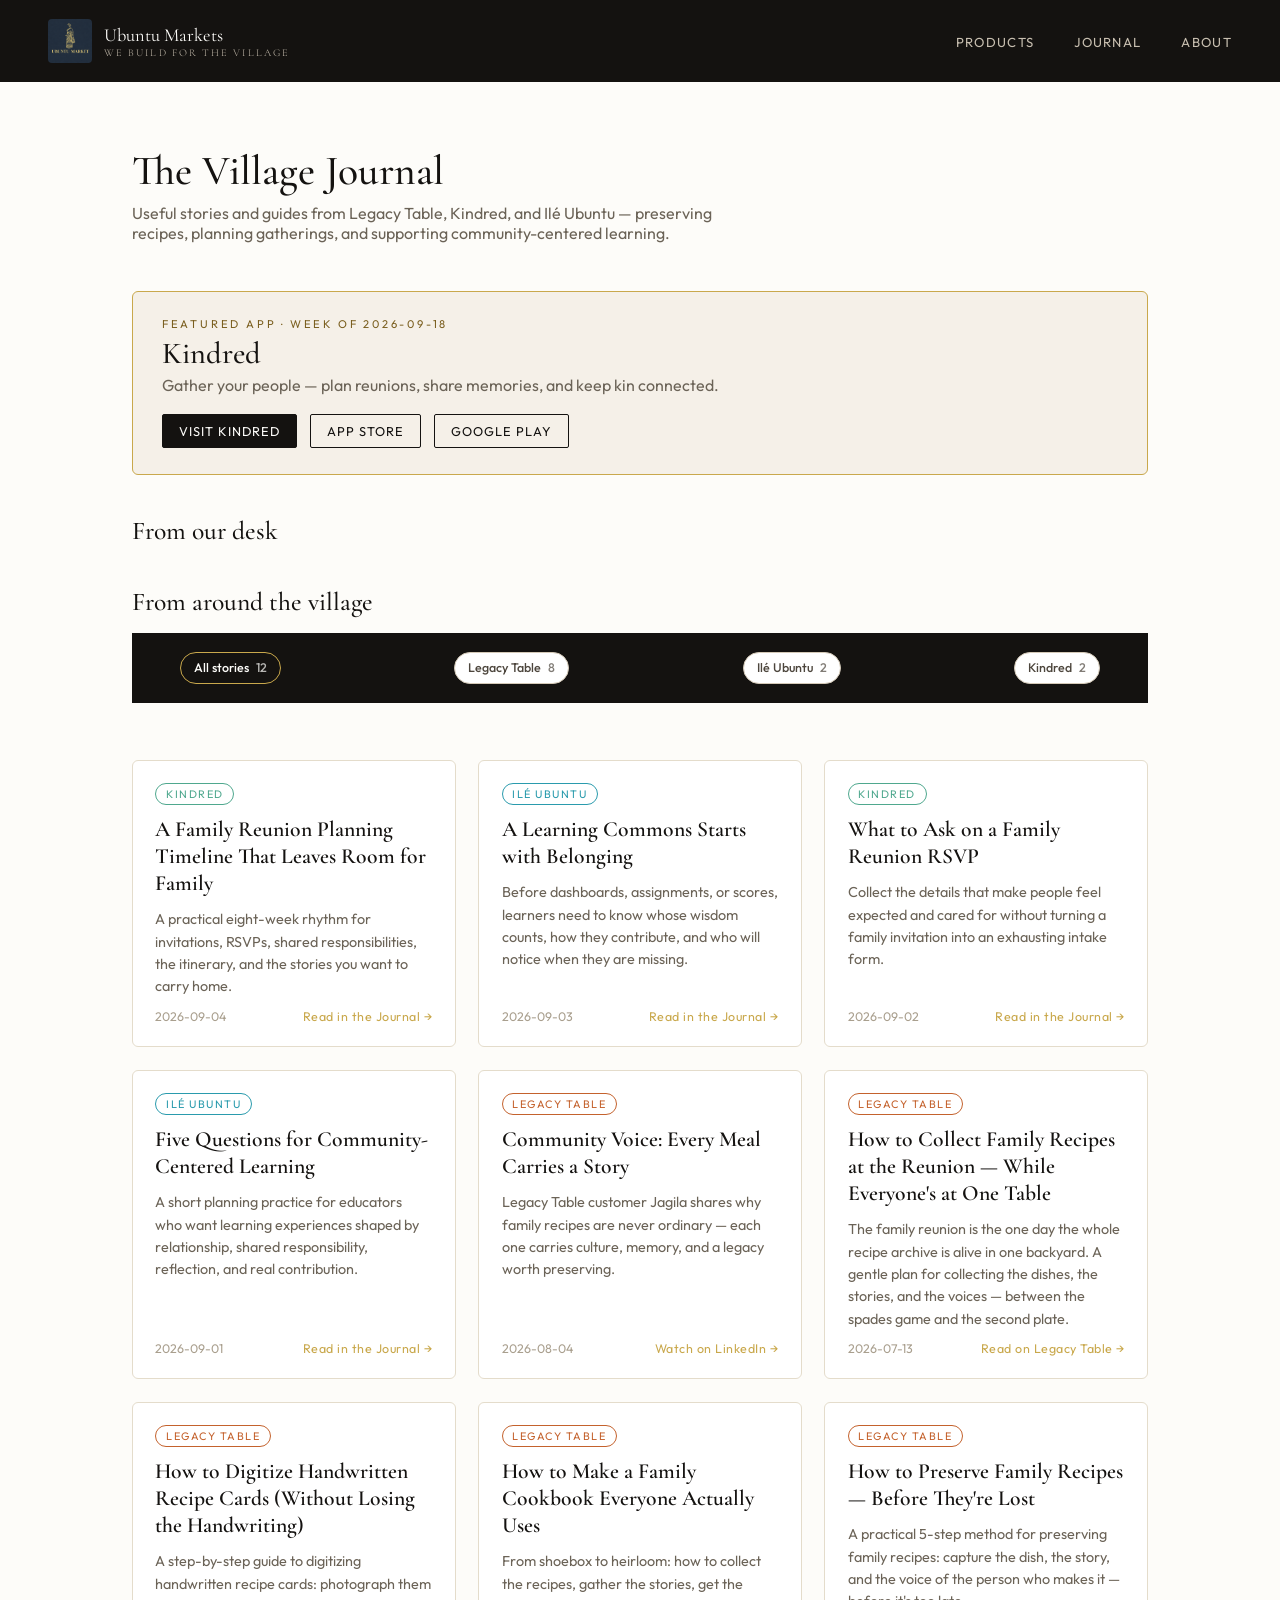
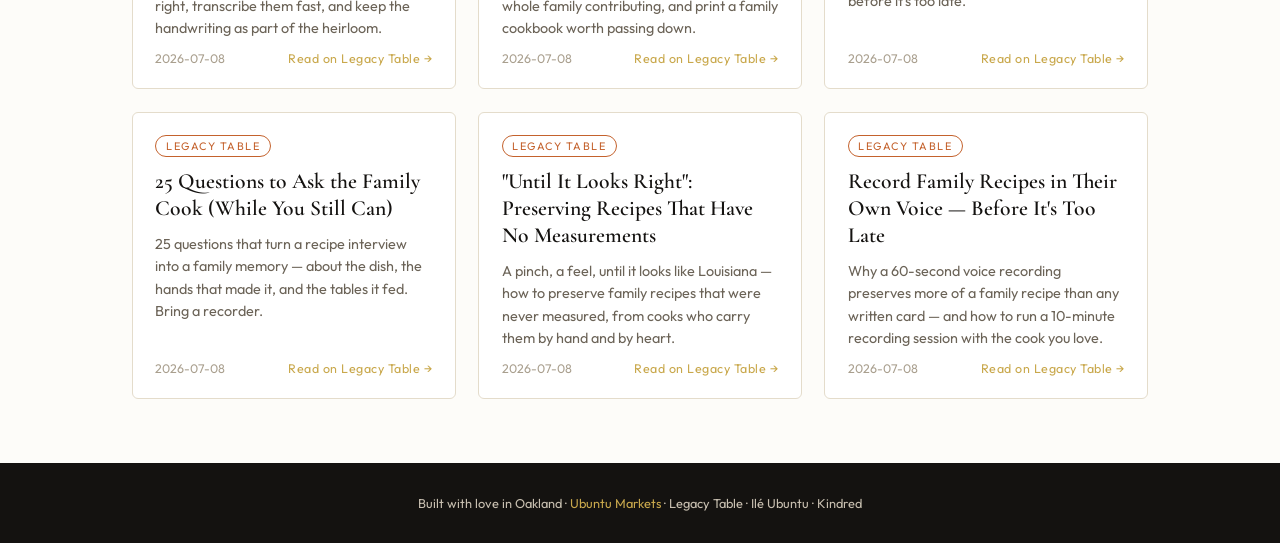
==== blog/index.html @ ad4f1edd "journal: rebuild (2026-09-18)" ====
<!DOCTYPE html>
<html lang="en">
<head>
<meta charset="utf-8">
<meta name="viewport" content="width=device-width, initial-scale=1">
<title>The Village Journal — Ubuntu Markets</title>
<meta name="description" content="Stories and guides from across the Ubuntu Markets family — Legacy Table, Ilé Ubuntu, and Kindred. Preserving recipes, raising learners, gathering kin.">
<link rel="canonical" href="https://ubuntu-markets.org/blog/">
<meta property="og:type" content="website">
<meta property="og:title" content="The Village Journal — Ubuntu Markets">
<meta property="og:description" content="Stories and guides from across the Ubuntu Markets family of apps.">
<meta property="og:url" content="https://ubuntu-markets.org/blog/">
<link rel="icon" href="/icon.png">
<link rel="preconnect" href="https://fonts.googleapis.com">
<link href="https://fonts.googleapis.com/css2?family=Cormorant+Garamond:wght@400;500;600&amp;family=Outfit:wght@300;400;500&amp;display=swap" rel="stylesheet">
<style>
  :root { --black:#141210; --cream:#FDFCF9; --cream-dim:#C8BFB0; --gold:#C9A84C; --paper:#F5F0E8; }
  * { margin:0; padding:0; box-sizing:border-box; }
  body { background:var(--cream); color:var(--black); font-family:'Outfit',sans-serif; }
  nav { display:flex; justify-content:space-between; align-items:center; padding:1.2rem 3rem; background:var(--black); }
  .nav-logo { display:flex; align-items:center; gap:.75rem; text-decoration:none; }
  .nav-logo img { height:44px; width:44px; object-fit:cover; border-radius:4px; }
  .nav-logo-text { font-family:'Cormorant Garamond',serif; color:var(--cream); font-size:1.15rem; }
  .nav-logo-text span { display:block; font-weight:300; color:var(--cream-dim); font-size:.65rem; letter-spacing:.2em; }
  .nav-links { display:flex; gap:2.5rem; list-style:none; }
  .nav-links a { color:var(--cream-dim); text-decoration:none; font-size:.82rem; letter-spacing:.1em; text-transform:uppercase; }
  .nav-links a:hover { color:var(--gold); }
  header.page { max-width:1080px; margin:0 auto; padding:4rem 2rem 1rem; }
  header.page h1 { font-family:'Cormorant Garamond',serif; font-size:2.6rem; font-weight:500; }
  header.page p { color:#6b6357; margin-top:.4rem; max-width:56ch; }
  .featured { max-width:1080px; margin:2rem auto 0; padding:0 2rem; }
  .featured-inner { border:1px solid var(--gold); border-radius:6px; background:var(--paper); padding:1.6rem 1.8rem; display:flex; flex-wrap:wrap; gap:1.2rem; align-items:center; justify-content:space-between; }
  .featured-label { font-size:.7rem; letter-spacing:.25em; text-transform:uppercase; color:#7A5E1E; }
  .featured h2 { font-family:'Cormorant Garamond',serif; font-size:1.9rem; font-weight:500; margin:.2rem 0; }
  .featured p { color:#6b6357; max-width:52ch; }
  .featured-links { display:flex; gap:.8rem; flex-wrap:wrap; }
  .featured-links a { text-decoration:none; font-size:.8rem; letter-spacing:.08em; text-transform:uppercase; padding:.5rem 1rem; border:1px solid var(--black); border-radius:2px; color:var(--black); }
  .featured-links a.primary { background:var(--black); color:var(--cream); }
  .grid { max-width:1080px; margin:2.5rem auto 4rem; padding:0 2rem; display:grid; grid-template-columns:repeat(auto-fill,minmax(300px,1fr)); gap:1.4rem; }
  .card { border:1px solid #E4DCCB; border-radius:6px; background:#fff; padding:1.4rem; display:flex; flex-direction:column; gap:.7rem; }
  .badge { align-self:flex-start; font-size:.68rem; letter-spacing:.14em; text-transform:uppercase; color:var(--app); border:1px solid var(--app); border-radius:999px; padding:.18rem .6rem; }
  .card h3 { font-family:'Cormorant Garamond',serif; font-size:1.35rem; font-weight:600; line-height:1.25; }
  .card h3 a { color:var(--black); text-decoration:none; }
  .card h3 a:hover { color:var(--gold); }
  .card p { color:#6b6357; font-size:.9rem; line-height:1.55; flex:1; }
  .card-foot { display:flex; justify-content:space-between; align-items:center; font-size:.78rem; color:#a99f8e; }
  .readmore { color:var(--gold); text-decoration:none; letter-spacing:.04em; }
  .soro { max-width:1080px; margin:2.5rem auto 0; padding:0 2rem; }
  .grid-wrap { max-width:1080px; margin:2.5rem auto 0; padding:0 2rem; }
  .grid-wrap .grid { margin:1rem auto 4rem; padding:0; }
  .filters { display:flex; flex-wrap:wrap; gap:.65rem; margin:1rem 0 1.4rem; }
  .filter { appearance:none; border:1px solid #D4C9B7; background:#fff; color:#4d463d; border-radius:999px; padding:.48rem .8rem; font:500 .78rem 'Outfit',sans-serif; cursor:pointer; }
  .filter:hover, .filter[aria-pressed="true"] { border-color:var(--gold); background:var(--black); color:var(--cream); }
  .filter-count { opacity:.7; margin-left:.25rem; }
  .filter-status { color:#6b6357; font-size:.82rem; min-height:1.4em; }
  .card[hidden] { display:none; }
  .section-title { font-family:'Cormorant Garamond',serif; font-size:1.6rem; font-weight:500; margin-bottom:.6rem; }
  .empty { max-width:1080px; margin:3rem auto 5rem; padding:0 2rem; color:#6b6357; }
  footer { background:var(--black); color:var(--cream-dim); text-align:center; padding:2rem; font-size:.8rem; }
  footer a { color:var(--gold); text-decoration:none; }
  @media (max-width:640px) { nav { padding:1rem 1.4rem; } .nav-links { gap:1.2rem; } }
</style>
</head>
<body>
<nav>
  <a class="nav-logo" href="/"><img src="/icon.png" alt="Ubuntu Markets logo"><span class="nav-logo-text">Ubuntu Markets<span>WE BUILD FOR THE VILLAGE</span></span></a>
  <ul class="nav-links">
    <li><a href="/#products">Products</a></li>
    <li><a href="/blog/">Journal</a></li>
    <li><a href="/#about">About</a></li>
  </ul>
</nav>

<header class="page">
  <h1>The Village Journal</h1>
  <p>Useful stories and guides from Legacy Table, Kindred, and Ilé Ubuntu — preserving recipes, planning gatherings, and supporting community-centered learning.</p>
</header>

<section class="featured" aria-label="Featured app">
  <div class="featured-inner">
    <div>
      <div class="featured-label">Featured App · Week of 2026-09-18</div>
      <h2>Kindred</h2>
      <p>Gather your people — plan reunions, share memories, and keep kin connected.</p>
    </div>
    <div class="featured-links">
      <a class="primary" href="https://www.heykindred.org">Visit Kindred</a>
      <a href="https://apps.apple.com/app/id6760608478">App Store</a>
      <a href="https://play.google.com/store/apps/details?id=com.ubuntumarket.kindred">Google Play</a>
    </div>
  </div>
</section>

<section class="soro" aria-label="From the Ubuntu Markets desk">
  <h2 class="section-title">From our desk</h2>
  <div id="soro-blog"></div>
  <script src="https://app.trysoro.com/api/embed/27cd0286-72c2-47e8-8617-7cb2a23b667b" defer></script>
</section>

<section class="grid-wrap"><h2 class="section-title">From around the village</h2>
  <nav class="filters" aria-label="Filter journal stories by product">
    <button class="filter" type="button" data-filter="all" aria-pressed="true">All stories <span class="filter-count">12</span></button>
    <button class="filter" type="button" data-filter="legacy-table" aria-pressed="false">Legacy Table <span class="filter-count">8</span></button>
    <button class="filter" type="button" data-filter="ile-ubuntu" aria-pressed="false">Ilé Ubuntu <span class="filter-count">2</span></button>
    <button class="filter" type="button" data-filter="kindred" aria-pressed="false">Kindred <span class="filter-count">2</span></button>
  </nav>
  <p class="filter-status" id="filter-status" aria-live="polite"></p>
  <section class="grid">

      <article class="card" data-app="kindred">
        <span class="badge" style="--app:#4FA88E">Kindred</span>
        <h3><a href="https://ubuntu-markets.org/blog/kindred/family-reunion-planning-timeline.html">A Family Reunion Planning Timeline That Leaves Room for Family</a></h3>
        <p>A practical eight-week rhythm for invitations, RSVPs, shared responsibilities, the itinerary, and the stories you want to carry home.</p>
        <div class="card-foot">
          <time datetime="2026-09-04">2026-09-04</time>
          <a class="readmore" href="https://ubuntu-markets.org/blog/kindred/family-reunion-planning-timeline.html">Read in the Journal →</a>
        </div>
      </article>

      <article class="card" data-app="ile-ubuntu">
        <span class="badge" style="--app:#2A9BAD">Ilé Ubuntu</span>
        <h3><a href="https://ubuntu-markets.org/blog/ile-ubuntu/learning-commons-starts-with-belonging.html">A Learning Commons Starts with Belonging</a></h3>
        <p>Before dashboards, assignments, or scores, learners need to know whose wisdom counts, how they contribute, and who will notice when they are missing.</p>
        <div class="card-foot">
          <time datetime="2026-09-03">2026-09-03</time>
          <a class="readmore" href="https://ubuntu-markets.org/blog/ile-ubuntu/learning-commons-starts-with-belonging.html">Read in the Journal →</a>
        </div>
      </article>

      <article class="card" data-app="kindred">
        <span class="badge" style="--app:#4FA88E">Kindred</span>
        <h3><a href="https://ubuntu-markets.org/blog/kindred/family-reunion-rsvp-questions.html">What to Ask on a Family Reunion RSVP</a></h3>
        <p>Collect the details that make people feel expected and cared for without turning a family invitation into an exhausting intake form.</p>
        <div class="card-foot">
          <time datetime="2026-09-02">2026-09-02</time>
          <a class="readmore" href="https://ubuntu-markets.org/blog/kindred/family-reunion-rsvp-questions.html">Read in the Journal →</a>
        </div>
      </article>

      <article class="card" data-app="ile-ubuntu">
        <span class="badge" style="--app:#2A9BAD">Ilé Ubuntu</span>
        <h3><a href="https://ubuntu-markets.org/blog/ile-ubuntu/community-centered-learning-questions.html">Five Questions for Community-Centered Learning</a></h3>
        <p>A short planning practice for educators who want learning experiences shaped by relationship, shared responsibility, reflection, and real contribution.</p>
        <div class="card-foot">
          <time datetime="2026-09-01">2026-09-01</time>
          <a class="readmore" href="https://ubuntu-markets.org/blog/ile-ubuntu/community-centered-learning-questions.html">Read in the Journal →</a>
        </div>
      </article>

      <article class="card" data-app="legacy-table">
        <span class="badge" style="--app:#C4622D">Legacy Table</span>
        <h3><a href="https://www.linkedin.com/feed/update/urn:li:activity:7490290951018532864/?actorCompanyId=130903896">Community Voice: Every Meal Carries a Story</a></h3>
        <p>Legacy Table customer Jagila shares why family recipes are never ordinary — each one carries culture, memory, and a legacy worth preserving.</p>
        <div class="card-foot">
          <time datetime="2026-08-04">2026-08-04</time>
          <a class="readmore" href="https://www.linkedin.com/feed/update/urn:li:activity:7490290951018532864/?actorCompanyId=130903896">Watch on LinkedIn →</a>
        </div>
      </article>

      <article class="card" data-app="legacy-table">
        <span class="badge" style="--app:#C4622D">Legacy Table</span>
        <h3><a href="https://legacytable.app/guides/collect-family-recipes-at-the-reunion">How to Collect Family Recipes at the Reunion — While Everyone's at One Table</a></h3>
        <p>The family reunion is the one day the whole recipe archive is alive in one backyard. A gentle plan for collecting the dishes, the stories, and the voices — between the spades game and the second plate.</p>
        <div class="card-foot">
          <time datetime="2026-07-13">2026-07-13</time>
          <a class="readmore" href="https://legacytable.app/guides/collect-family-recipes-at-the-reunion">Read on Legacy Table →</a>
        </div>
      </article>

      <article class="card" data-app="legacy-table">
        <span class="badge" style="--app:#C4622D">Legacy Table</span>
        <h3><a href="https://legacytable.app/guides/digitize-handwritten-recipe-cards.html">How to Digitize Handwritten Recipe Cards (Without Losing the Handwriting)</a></h3>
        <p>A step-by-step guide to digitizing handwritten recipe cards: photograph them right, transcribe them fast, and keep the handwriting as part of the heirloom.</p>
        <div class="card-foot">
          <time datetime="2026-07-08">2026-07-08</time>
          <a class="readmore" href="https://legacytable.app/guides/digitize-handwritten-recipe-cards.html">Read on Legacy Table →</a>
        </div>
      </article>

      <article class="card" data-app="legacy-table">
        <span class="badge" style="--app:#C4622D">Legacy Table</span>
        <h3><a href="https://legacytable.app/guides/how-to-make-a-family-cookbook.html">How to Make a Family Cookbook Everyone Actually Uses</a></h3>
        <p>From shoebox to heirloom: how to collect the recipes, gather the stories, get the whole family contributing, and print a family cookbook worth passing down.</p>
        <div class="card-foot">
          <time datetime="2026-07-08">2026-07-08</time>
          <a class="readmore" href="https://legacytable.app/guides/how-to-make-a-family-cookbook.html">Read on Legacy Table →</a>
        </div>
      </article>

      <article class="card" data-app="legacy-table">
        <span class="badge" style="--app:#C4622D">Legacy Table</span>
        <h3><a href="https://legacytable.app/guides/how-to-preserve-family-recipes.html">How to Preserve Family Recipes — Before They're Lost</a></h3>
        <p>A practical 5-step method for preserving family recipes: capture the dish, the story, and the voice of the person who makes it — before it's too late.</p>
        <div class="card-foot">
          <time datetime="2026-07-08">2026-07-08</time>
          <a class="readmore" href="https://legacytable.app/guides/how-to-preserve-family-recipes.html">Read on Legacy Table →</a>
        </div>
      </article>

      <article class="card" data-app="legacy-table">
        <span class="badge" style="--app:#C4622D">Legacy Table</span>
        <h3><a href="https://legacytable.app/guides/questions-to-ask-the-family-cook.html">25 Questions to Ask the Family Cook (While You Still Can)</a></h3>
        <p>25 questions that turn a recipe interview into a family memory — about the dish, the hands that made it, and the tables it fed. Bring a recorder.</p>
        <div class="card-foot">
          <time datetime="2026-07-08">2026-07-08</time>
          <a class="readmore" href="https://legacytable.app/guides/questions-to-ask-the-family-cook.html">Read on Legacy Table →</a>
        </div>
      </article>

      <article class="card" data-app="legacy-table">
        <span class="badge" style="--app:#C4622D">Legacy Table</span>
        <h3><a href="https://legacytable.app/guides/recipes-without-measurements.html">&quot;Until It Looks Right&quot;: Preserving Recipes That Have No Measurements</a></h3>
        <p>A pinch, a feel, until it looks like Louisiana — how to preserve family recipes that were never measured, from cooks who carry them by hand and by heart.</p>
        <div class="card-foot">
          <time datetime="2026-07-08">2026-07-08</time>
          <a class="readmore" href="https://legacytable.app/guides/recipes-without-measurements.html">Read on Legacy Table →</a>
        </div>
      </article>

      <article class="card" data-app="legacy-table">
        <span class="badge" style="--app:#C4622D">Legacy Table</span>
        <h3><a href="https://legacytable.app/guides/record-family-recipes-before-its-too-late.html">Record Family Recipes in Their Own Voice — Before It's Too Late</a></h3>
        <p>Why a 60-second voice recording preserves more of a family recipe than any written card — and how to run a 10-minute recording session with the cook you love.</p>
        <div class="card-foot">
          <time datetime="2026-07-08">2026-07-08</time>
          <a class="readmore" href="https://legacytable.app/guides/record-family-recipes-before-its-too-late.html">Read on Legacy Table →</a>
        </div>
      </article>
  </section>
</section>

<footer>Built with love in Oakland · <a href="/">Ubuntu Markets</a> · Legacy Table · Ilé Ubuntu · Kindred</footer>
<script>
  const filterButtons = document.querySelectorAll('[data-filter]');
  const storyCards = document.querySelectorAll('.card[data-app]');
  const filterStatus = document.getElementById('filter-status');
  filterButtons.forEach((button) => button.addEventListener('click', () => {
    const selected = button.dataset.filter;
    let visible = 0;
    filterButtons.forEach((item) => item.setAttribute('aria-pressed', String(item === button)));
    storyCards.forEach((card) => {
      const show = selected === 'all' || card.dataset.app === selected;
      card.hidden = !show;
      if (show) visible += 1;
    });
    const label = button.childNodes[0].textContent.trim();
    filterStatus.textContent = selected === 'all'
      ? 'Showing all ' + visible + ' stories.'
      : 'Showing ' + visible + ' ' + label + ' ' + (visible === 1 ? 'story' : 'stories') + '.';
  }));
</script>
</body>
</html>
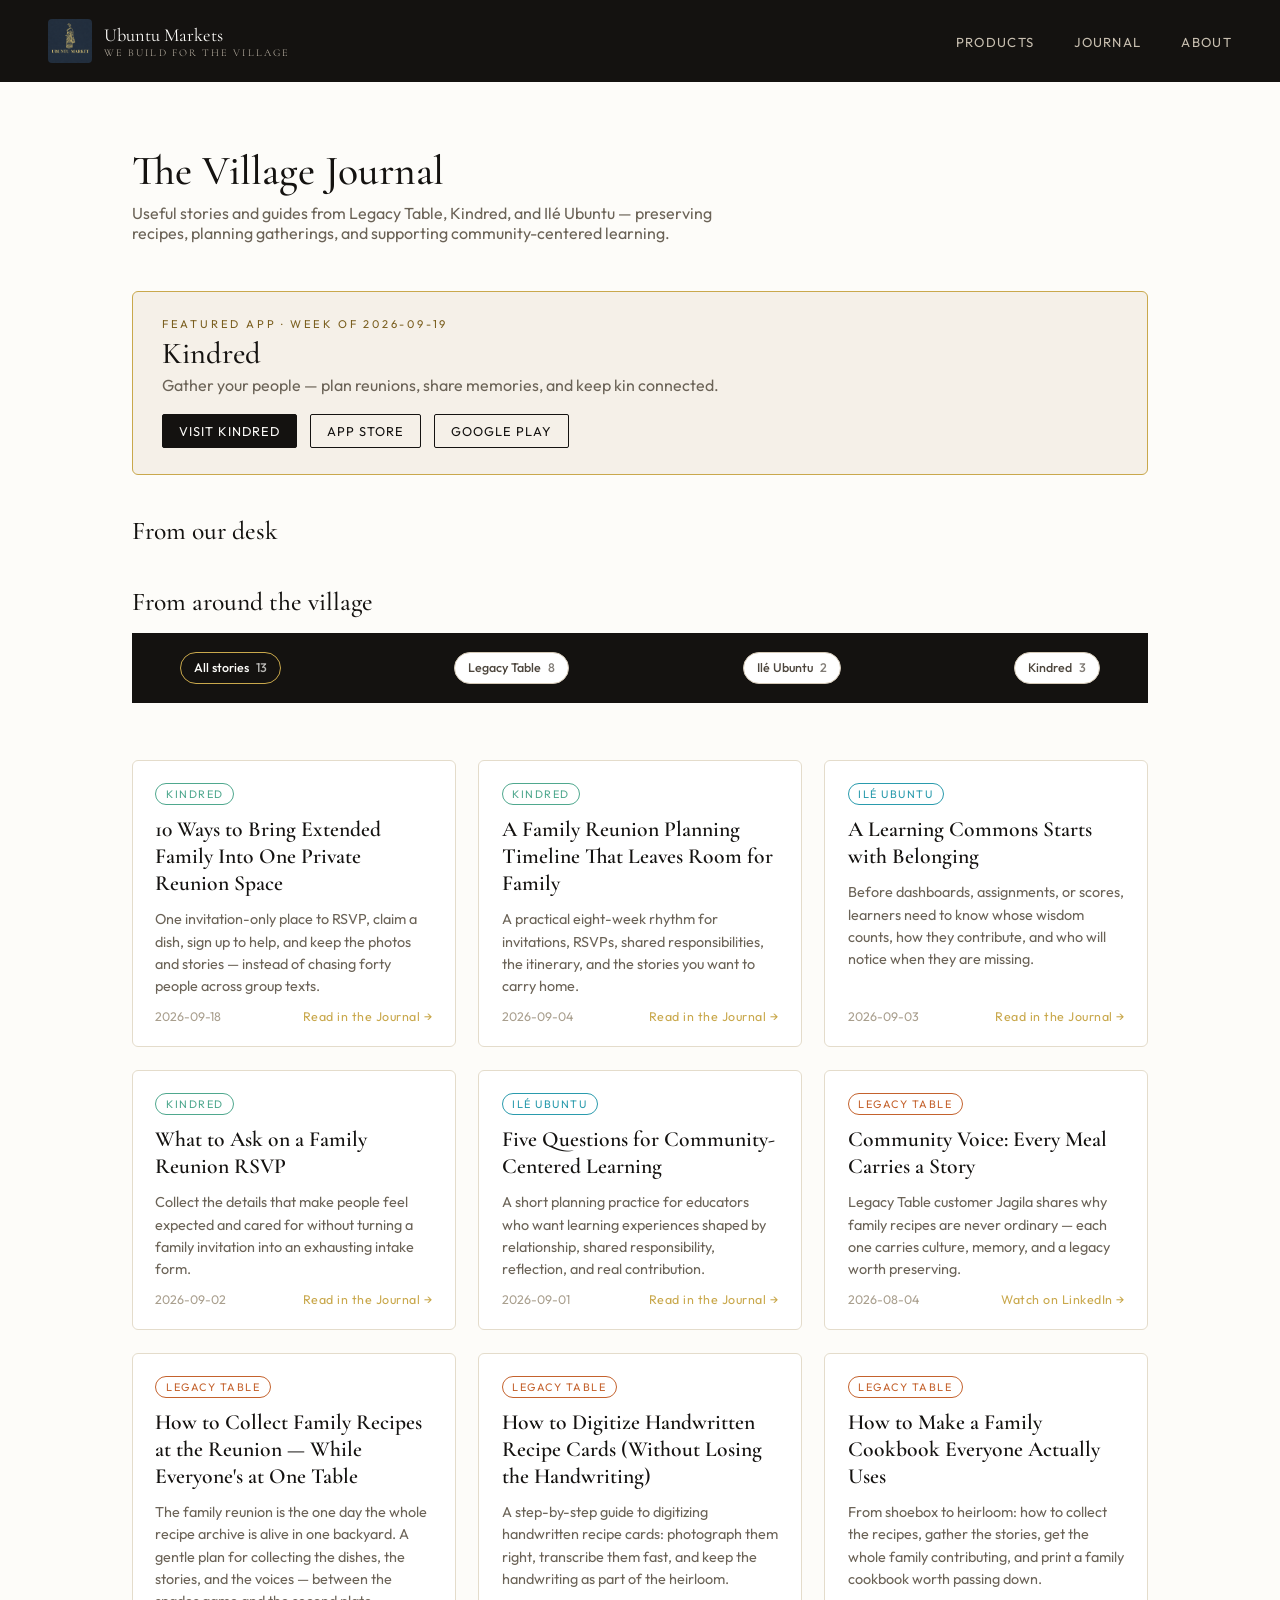
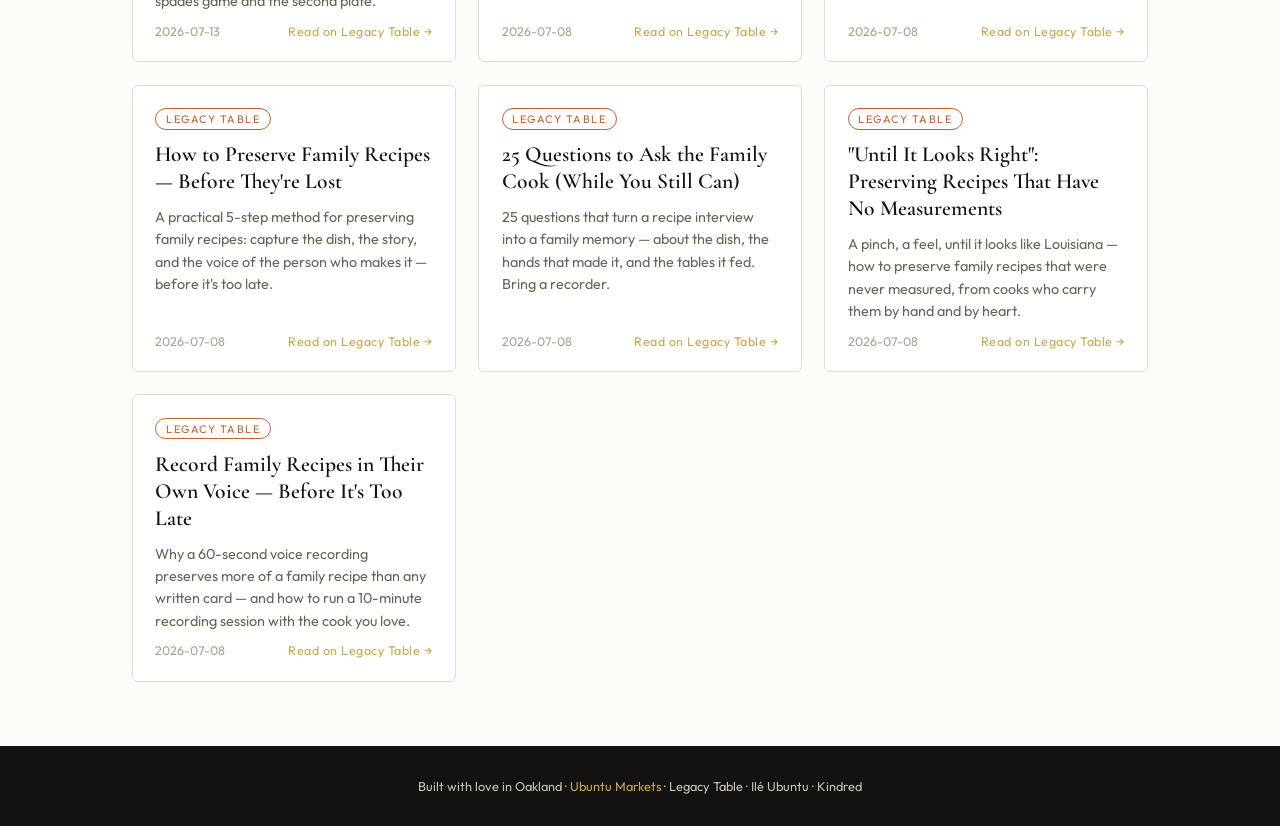
==== commit d904d25a: "Journal: two Kindred posts, the second queued for Sep 22 - "10 Ways to Bring Extended Family Into On" ====
--- a/blog/index.html
+++ b/blog/index.html
@@ -79,7 +79,7 @@
 <section class="featured" aria-label="Featured app">
   <div class="featured-inner">
     <div>
-      <div class="featured-label">Featured App · Week of 2026-09-18</div>
+      <div class="featured-label">Featured App · Week of 2026-09-19</div>
       <h2>Kindred</h2>
       <p>Gather your people — plan reunions, share memories, and keep kin connected.</p>
     </div>
@@ -99,13 +99,23 @@
 
 <section class="grid-wrap"><h2 class="section-title">From around the village</h2>
   <nav class="filters" aria-label="Filter journal stories by product">
-    <button class="filter" type="button" data-filter="all" aria-pressed="true">All stories <span class="filter-count">12</span></button>
+    <button class="filter" type="button" data-filter="all" aria-pressed="true">All stories <span class="filter-count">13</span></button>
     <button class="filter" type="button" data-filter="legacy-table" aria-pressed="false">Legacy Table <span class="filter-count">8</span></button>
     <button class="filter" type="button" data-filter="ile-ubuntu" aria-pressed="false">Ilé Ubuntu <span class="filter-count">2</span></button>
-    <button class="filter" type="button" data-filter="kindred" aria-pressed="false">Kindred <span class="filter-count">2</span></button>
+    <button class="filter" type="button" data-filter="kindred" aria-pressed="false">Kindred <span class="filter-count">3</span></button>
   </nav>
   <p class="filter-status" id="filter-status" aria-live="polite"></p>
   <section class="grid">
+
+      <article class="card" data-app="kindred">
+        <span class="badge" style="--app:#4FA88E">Kindred</span>
+        <h3><a href="https://ubuntu-markets.org/blog/kindred/private-family-reunion-space-extended-family.html">10 Ways to Bring Extended Family Into One Private Reunion Space</a></h3>
+        <p>One invitation-only place to RSVP, claim a dish, sign up to help, and keep the photos and stories — instead of chasing forty people across group texts.</p>
+        <div class="card-foot">
+          <time datetime="2026-09-18">2026-09-18</time>
+          <a class="readmore" href="https://ubuntu-markets.org/blog/kindred/private-family-reunion-space-extended-family.html">Read in the Journal →</a>
+        </div>
+      </article>
 
       <article class="card" data-app="kindred">
         <span class="badge" style="--app:#4FA88E">Kindred</span>
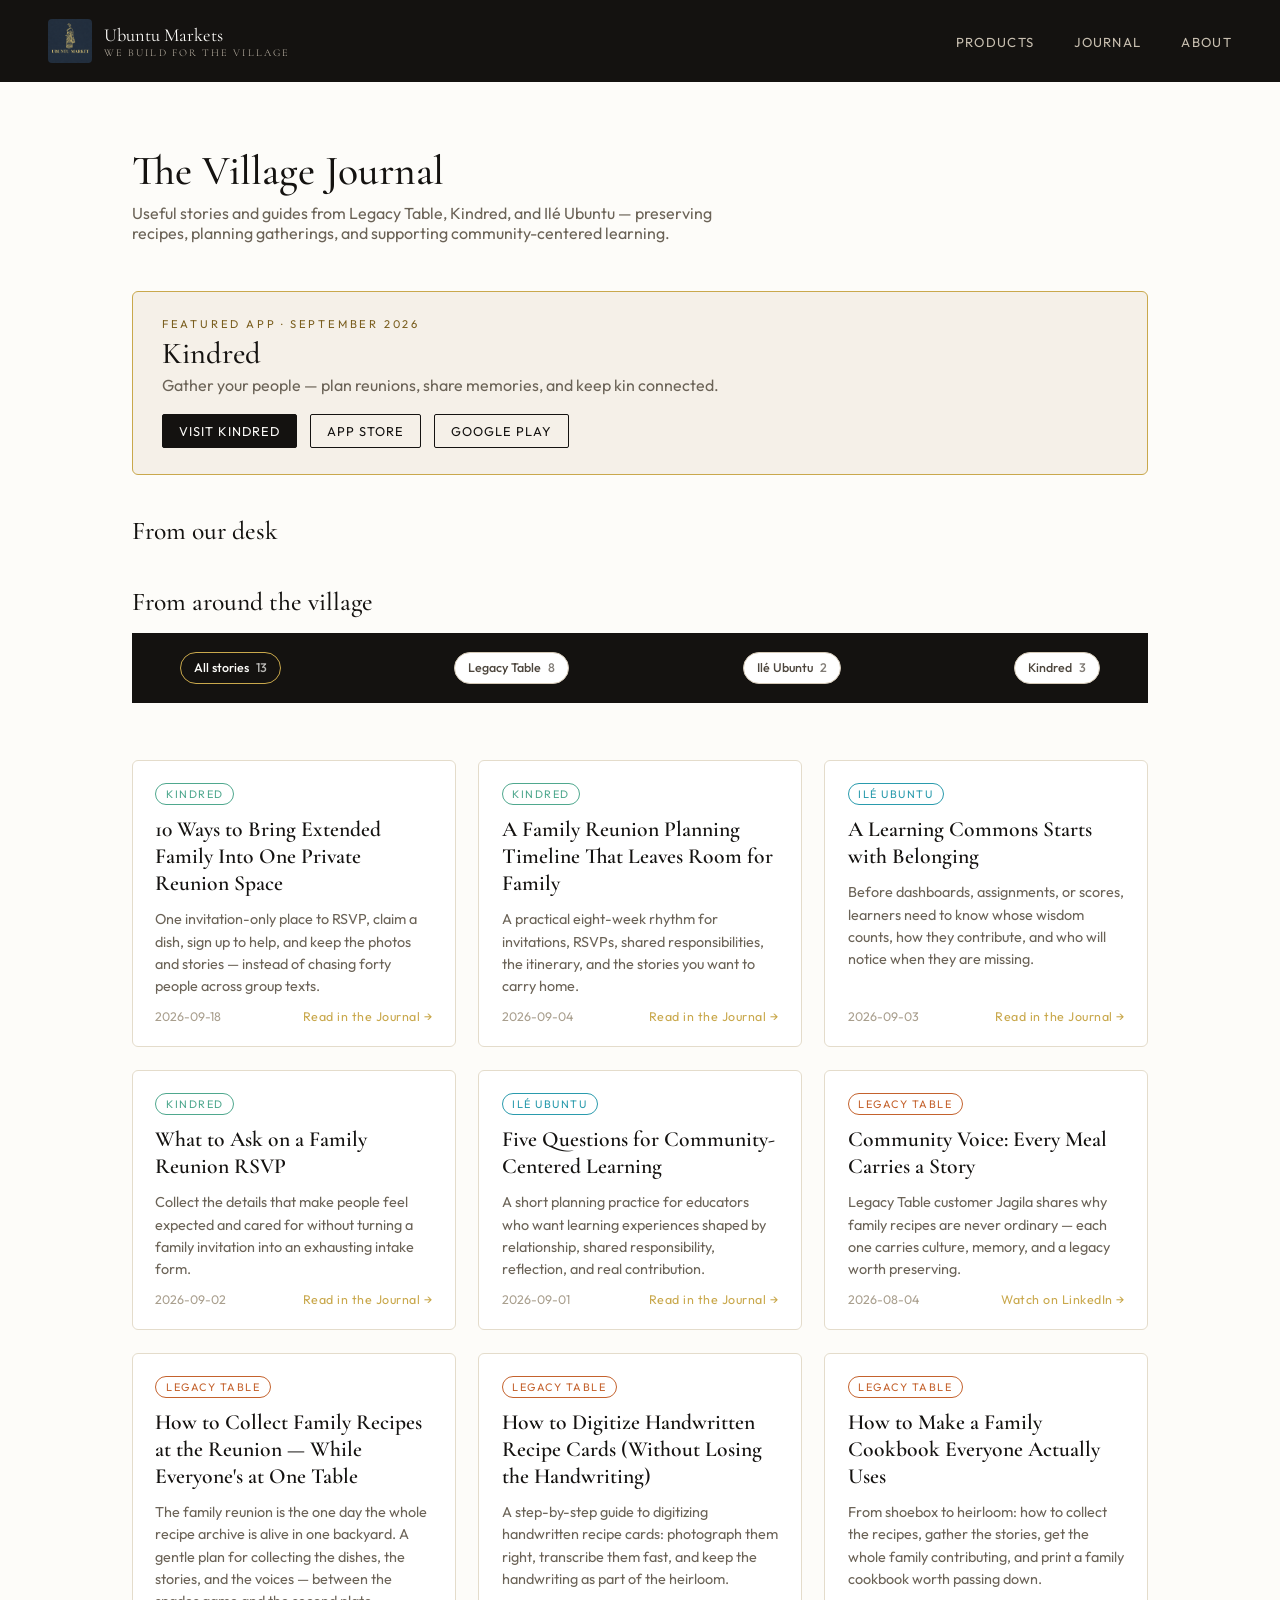
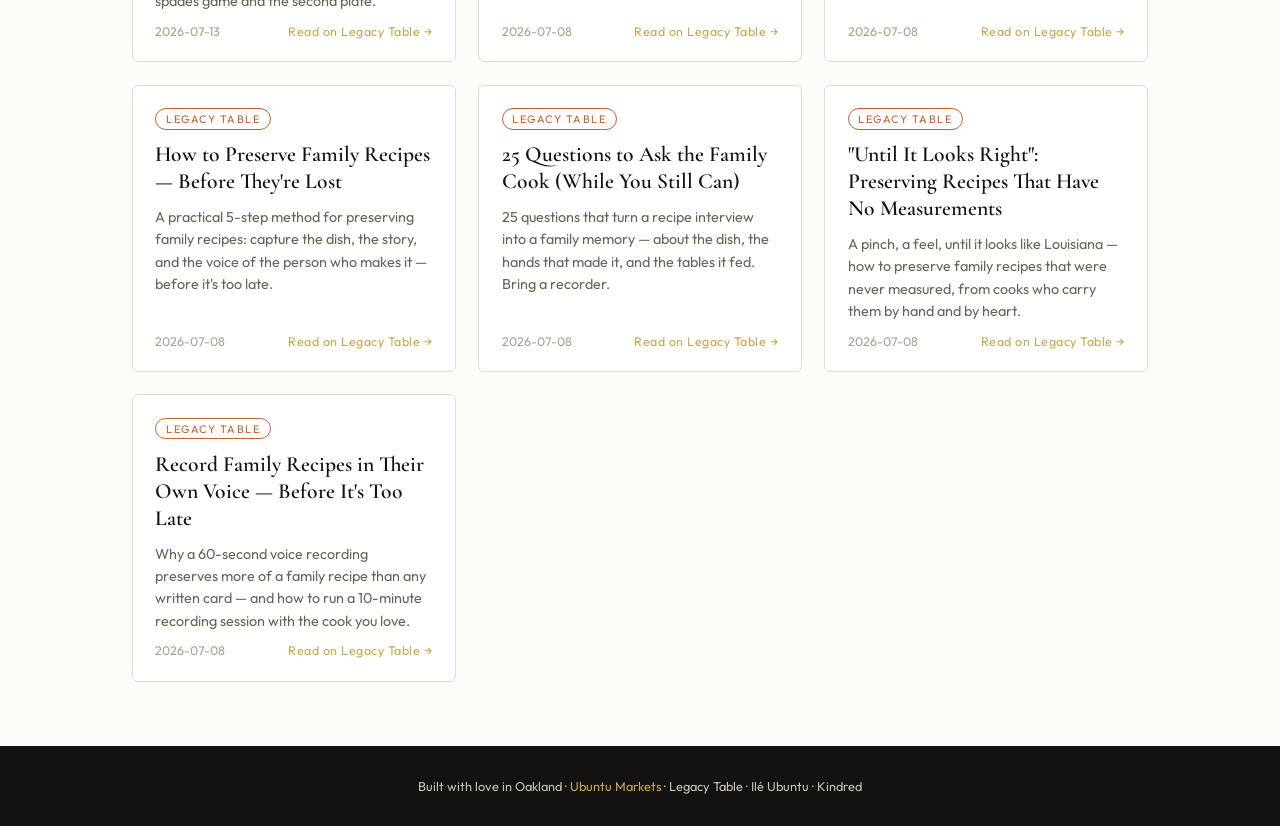
==== commit 19648171: "Journal: Featured App of the Month instead of the week Rotates by UTC calendar month; label reads "F" ====
--- a/blog/index.html
+++ b/blog/index.html
@@ -79,7 +79,7 @@
 <section class="featured" aria-label="Featured app">
   <div class="featured-inner">
     <div>
-      <div class="featured-label">Featured App · Week of 2026-09-19</div>
+      <div class="featured-label">Featured App · September 2026</div>
       <h2>Kindred</h2>
       <p>Gather your people — plan reunions, share memories, and keep kin connected.</p>
     </div>
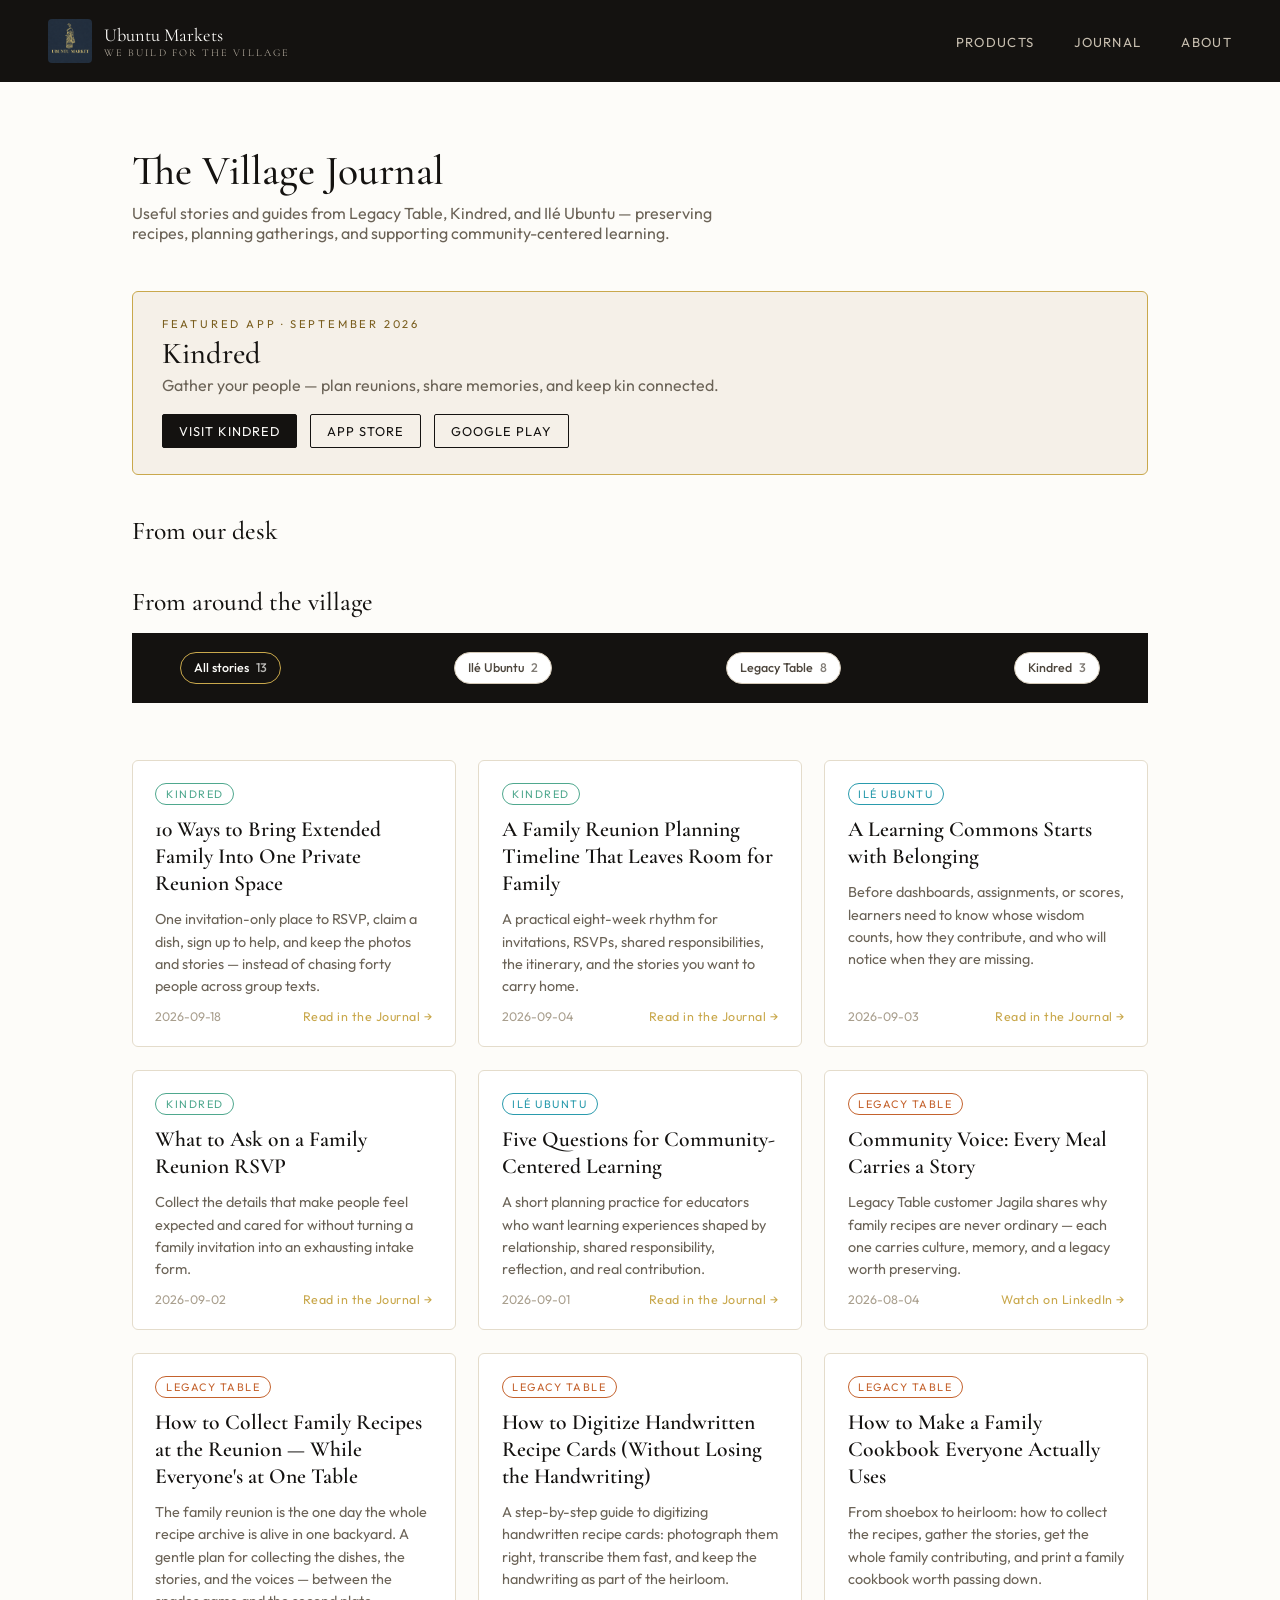
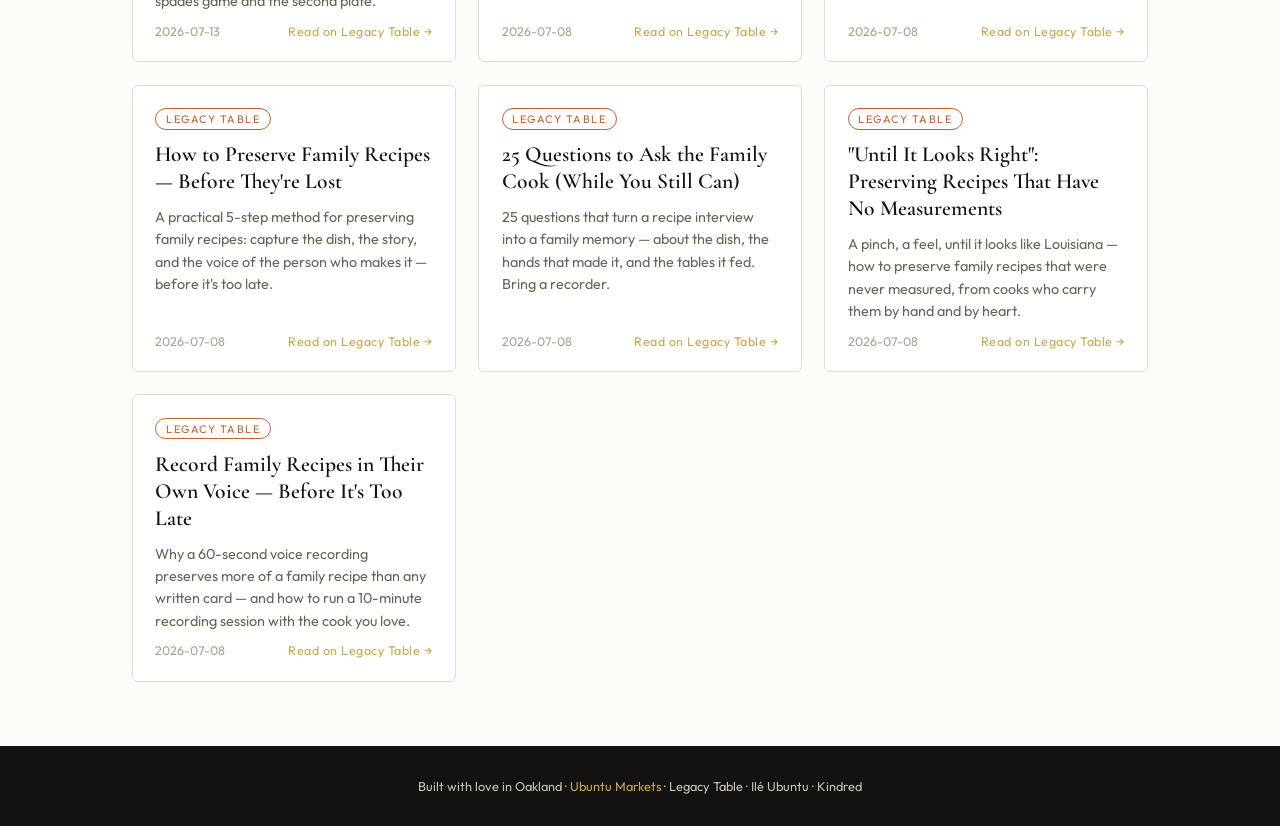
==== commit 4a24ab6c: "Journal: order apps so Legacy Table is featured in November (Thanksgiving) Sep Kindred, Oct Ilé Ubun" ====
--- a/blog/index.html
+++ b/blog/index.html
@@ -100,8 +100,8 @@
 <section class="grid-wrap"><h2 class="section-title">From around the village</h2>
   <nav class="filters" aria-label="Filter journal stories by product">
     <button class="filter" type="button" data-filter="all" aria-pressed="true">All stories <span class="filter-count">13</span></button>
+    <button class="filter" type="button" data-filter="ile-ubuntu" aria-pressed="false">Ilé Ubuntu <span class="filter-count">2</span></button>
     <button class="filter" type="button" data-filter="legacy-table" aria-pressed="false">Legacy Table <span class="filter-count">8</span></button>
-    <button class="filter" type="button" data-filter="ile-ubuntu" aria-pressed="false">Ilé Ubuntu <span class="filter-count">2</span></button>
     <button class="filter" type="button" data-filter="kindred" aria-pressed="false">Kindred <span class="filter-count">3</span></button>
   </nav>
   <p class="filter-status" id="filter-status" aria-live="polite"></p>
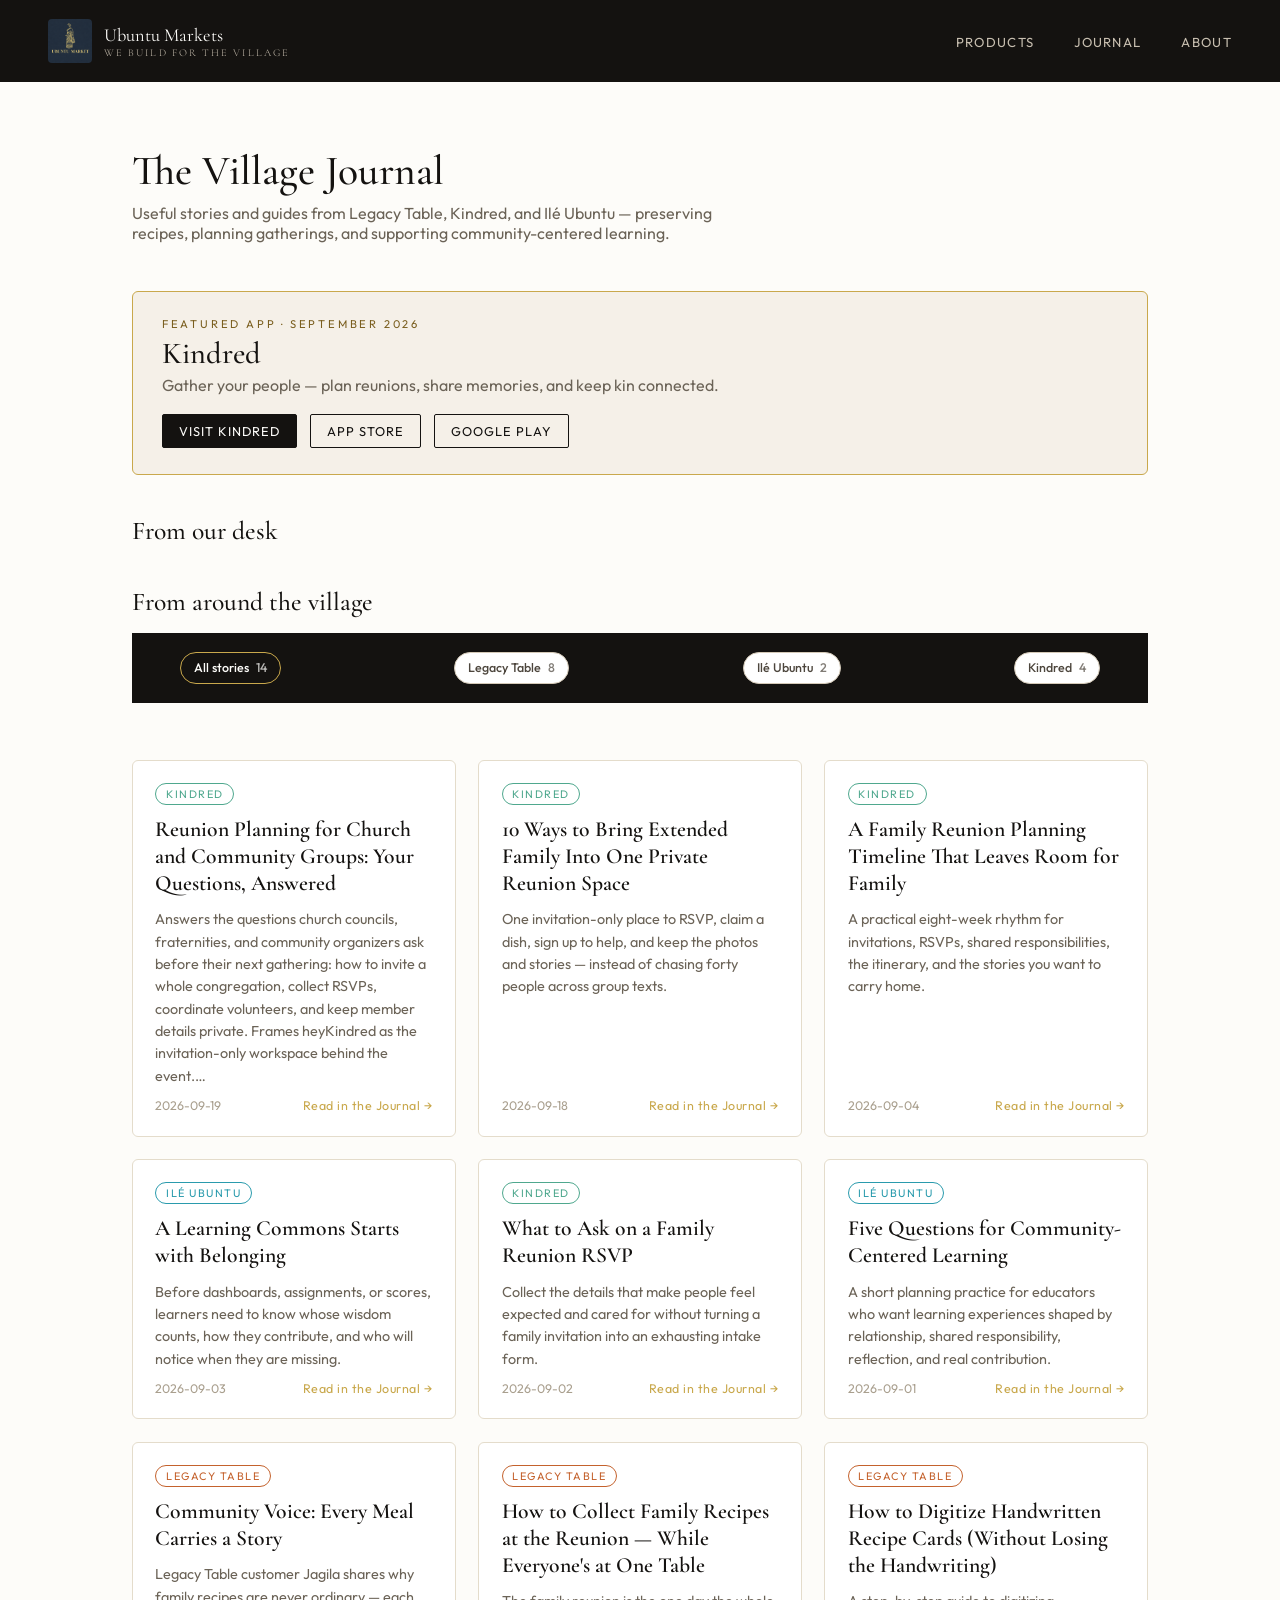
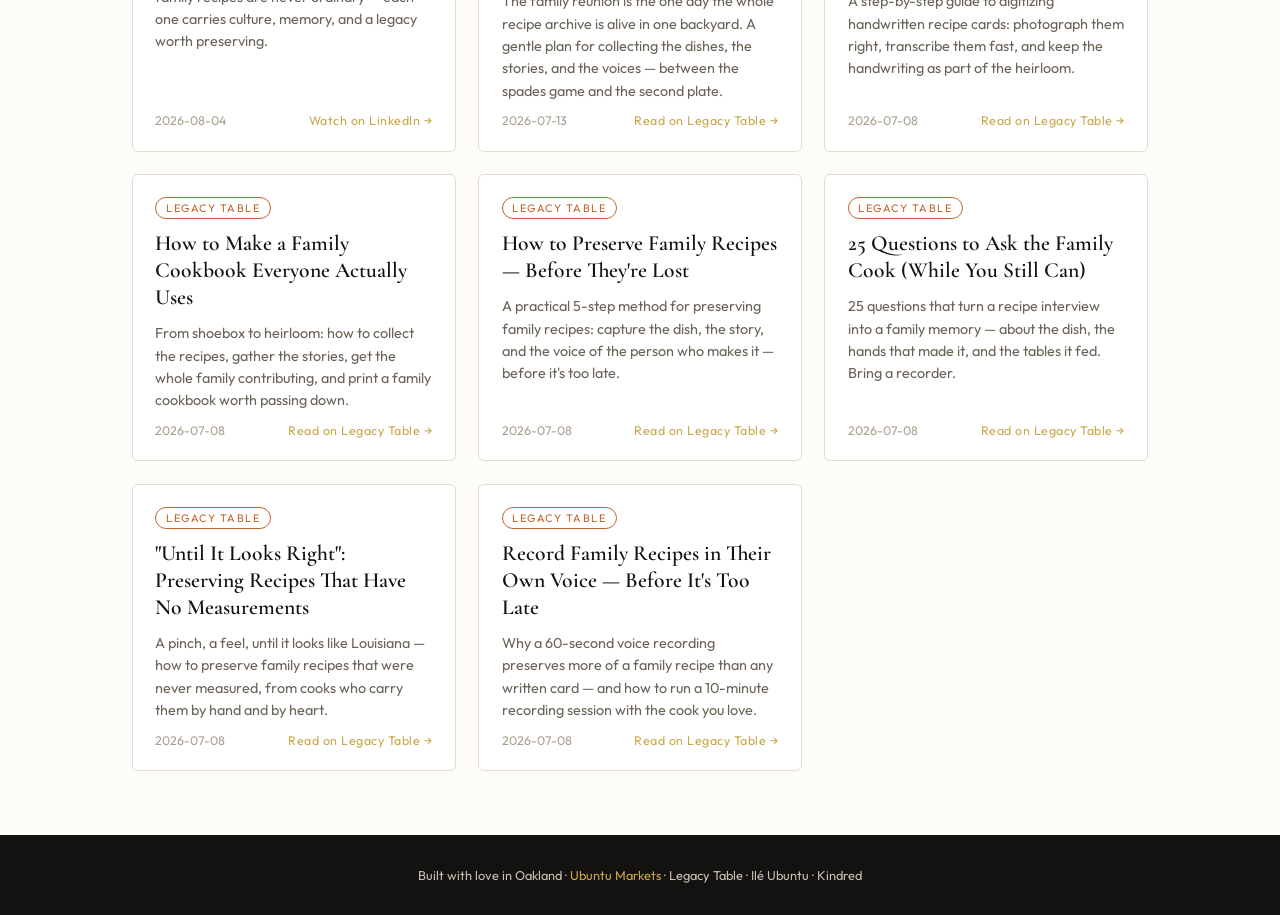
==== commit c0c18c0e: "journal: rebuild (2026-09-20)" ====
--- a/blog/index.html
+++ b/blog/index.html
@@ -99,13 +99,23 @@
 
 <section class="grid-wrap"><h2 class="section-title">From around the village</h2>
   <nav class="filters" aria-label="Filter journal stories by product">
-    <button class="filter" type="button" data-filter="all" aria-pressed="true">All stories <span class="filter-count">13</span></button>
+    <button class="filter" type="button" data-filter="all" aria-pressed="true">All stories <span class="filter-count">14</span></button>
+    <button class="filter" type="button" data-filter="legacy-table" aria-pressed="false">Legacy Table <span class="filter-count">8</span></button>
     <button class="filter" type="button" data-filter="ile-ubuntu" aria-pressed="false">Ilé Ubuntu <span class="filter-count">2</span></button>
-    <button class="filter" type="button" data-filter="legacy-table" aria-pressed="false">Legacy Table <span class="filter-count">8</span></button>
-    <button class="filter" type="button" data-filter="kindred" aria-pressed="false">Kindred <span class="filter-count">3</span></button>
+    <button class="filter" type="button" data-filter="kindred" aria-pressed="false">Kindred <span class="filter-count">4</span></button>
   </nav>
   <p class="filter-status" id="filter-status" aria-live="polite"></p>
   <section class="grid">
+
+      <article class="card" data-app="kindred">
+        <span class="badge" style="--app:#4FA88E">Kindred</span>
+        <h3><a href="https://ubuntu-markets.org/blog/kindred/church-community-group-reunion-planning-faq.html">Reunion Planning for Church and Community Groups: Your Questions, Answered</a></h3>
+        <p>Answers the questions church councils, fraternities, and community organizers ask before their next gathering: how to invite a whole congregation, collect RSVPs, coordinate volunteers, and keep member details private. Frames heyKindred as the invitation-only workspace behind the event.…</p>
+        <div class="card-foot">
+          <time datetime="2026-09-19">2026-09-19</time>
+          <a class="readmore" href="https://ubuntu-markets.org/blog/kindred/church-community-group-reunion-planning-faq.html">Read in the Journal →</a>
+        </div>
+      </article>
 
       <article class="card" data-app="kindred">
         <span class="badge" style="--app:#4FA88E">Kindred</span>
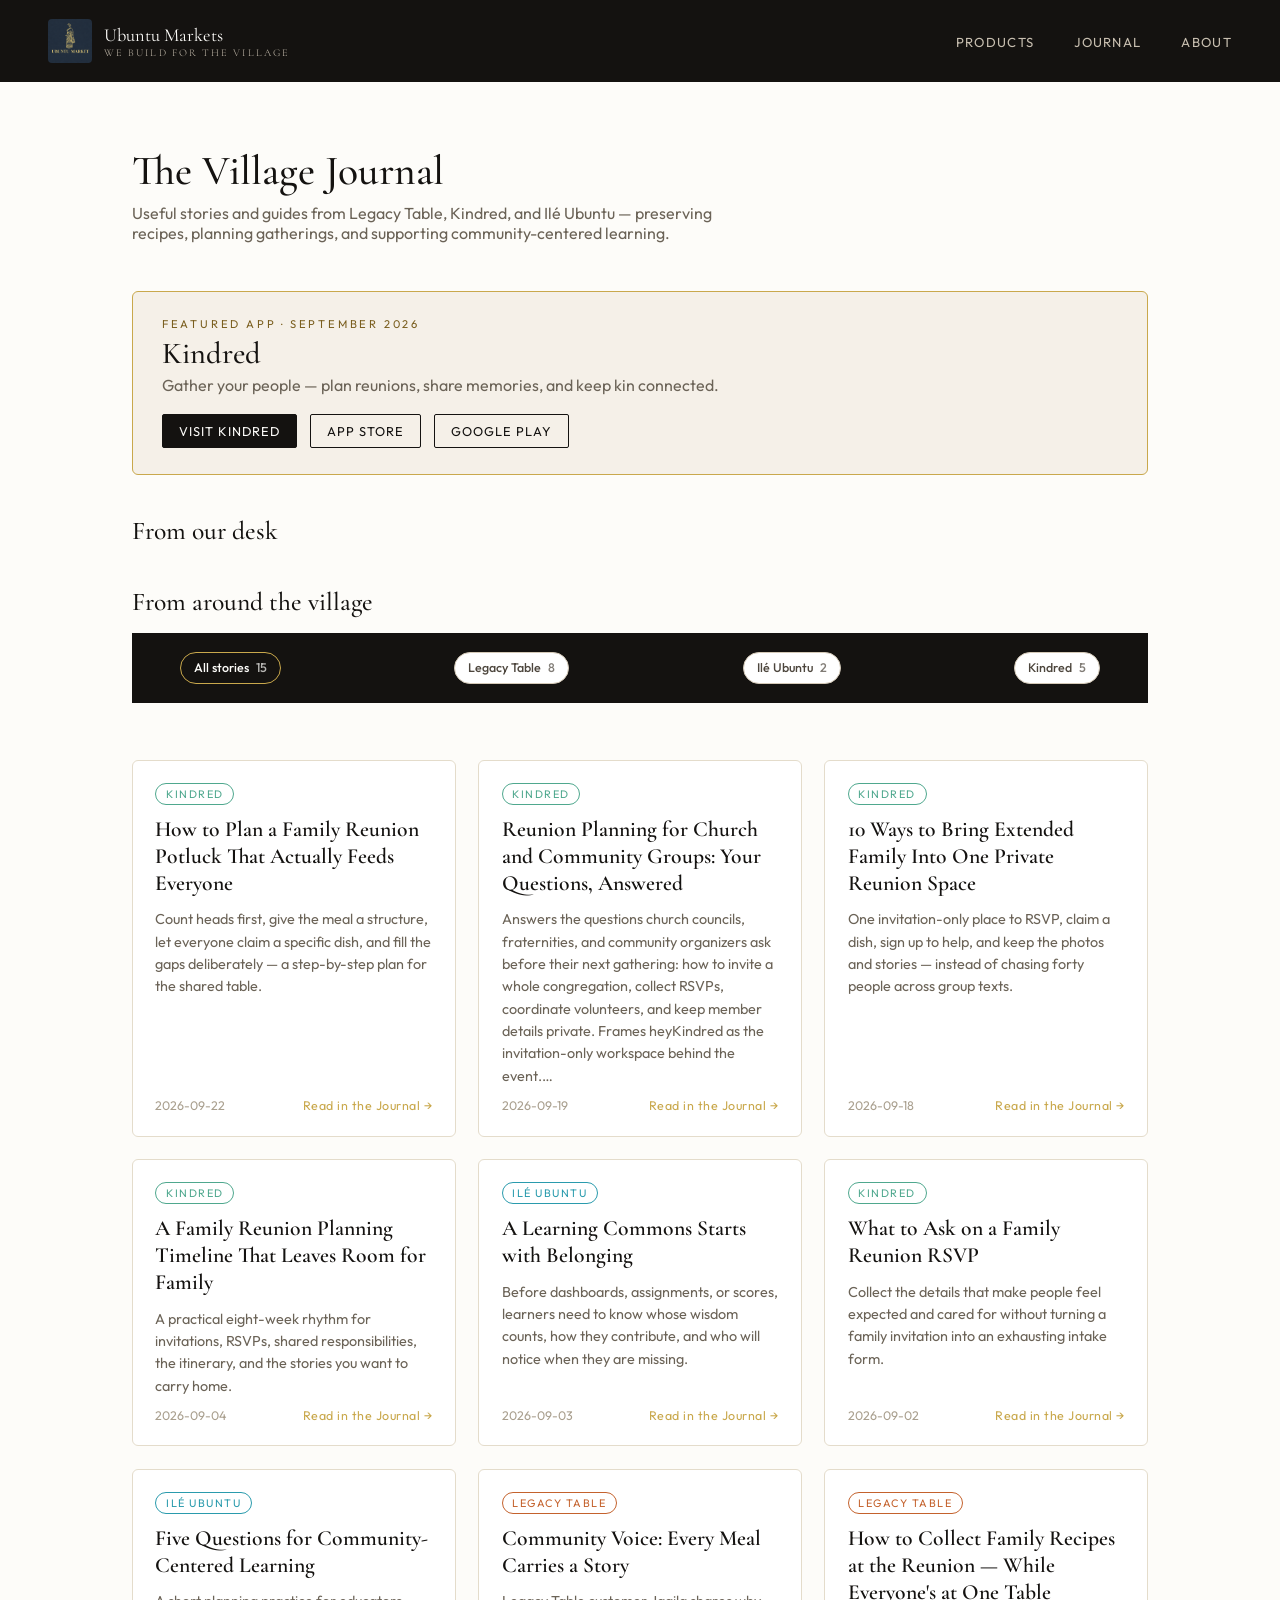
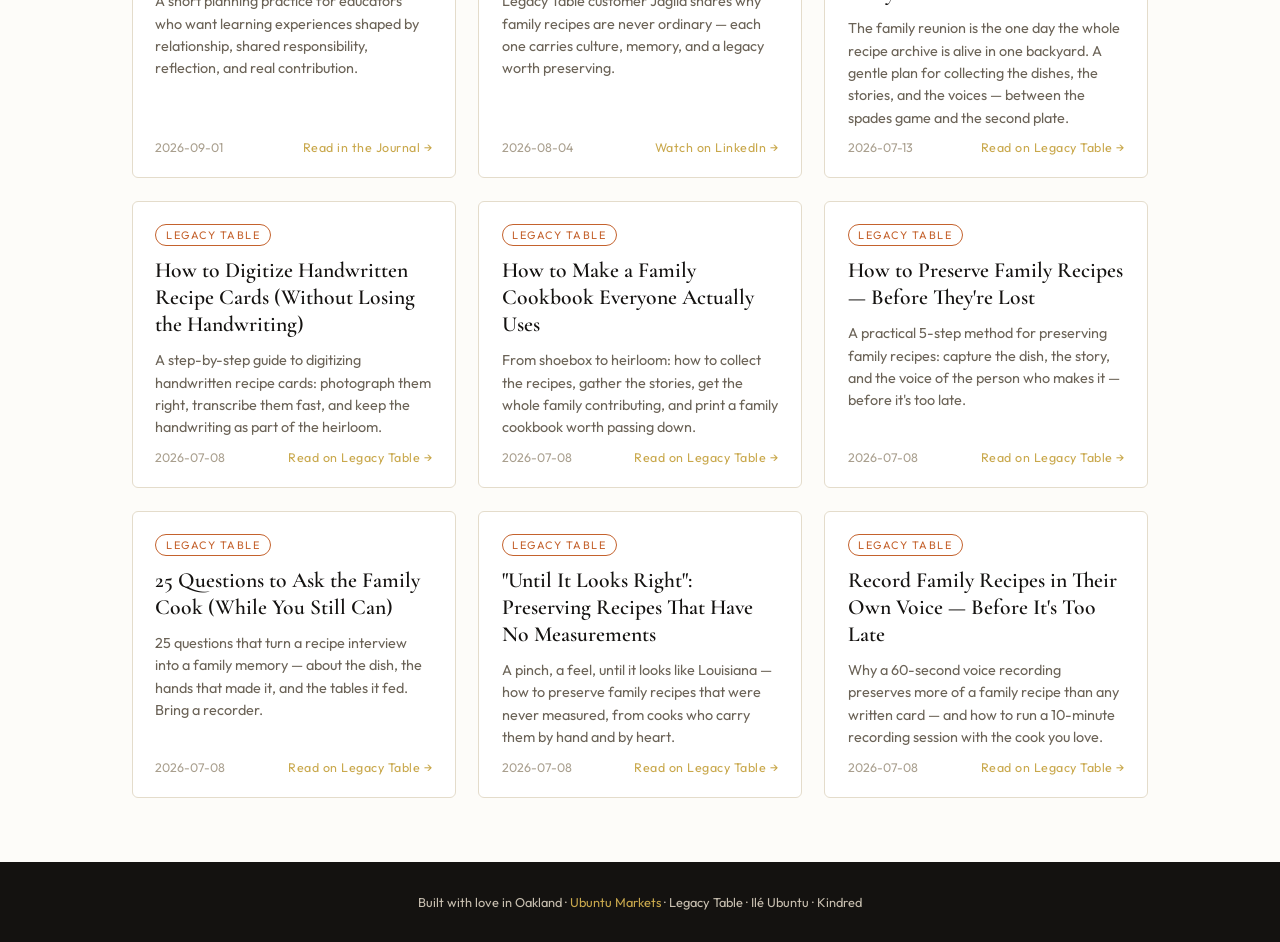
==== commit 580c31d3: "journal: rebuild (2026-09-22)" ====
--- a/blog/index.html
+++ b/blog/index.html
@@ -99,13 +99,23 @@
 
 <section class="grid-wrap"><h2 class="section-title">From around the village</h2>
   <nav class="filters" aria-label="Filter journal stories by product">
-    <button class="filter" type="button" data-filter="all" aria-pressed="true">All stories <span class="filter-count">14</span></button>
+    <button class="filter" type="button" data-filter="all" aria-pressed="true">All stories <span class="filter-count">15</span></button>
     <button class="filter" type="button" data-filter="legacy-table" aria-pressed="false">Legacy Table <span class="filter-count">8</span></button>
     <button class="filter" type="button" data-filter="ile-ubuntu" aria-pressed="false">Ilé Ubuntu <span class="filter-count">2</span></button>
-    <button class="filter" type="button" data-filter="kindred" aria-pressed="false">Kindred <span class="filter-count">4</span></button>
+    <button class="filter" type="button" data-filter="kindred" aria-pressed="false">Kindred <span class="filter-count">5</span></button>
   </nav>
   <p class="filter-status" id="filter-status" aria-live="polite"></p>
   <section class="grid">
+
+      <article class="card" data-app="kindred">
+        <span class="badge" style="--app:#4FA88E">Kindred</span>
+        <h3><a href="https://ubuntu-markets.org/blog/kindred/how-to-plan-a-family-reunion-potluck.html">How to Plan a Family Reunion Potluck That Actually Feeds Everyone</a></h3>
+        <p>Count heads first, give the meal a structure, let everyone claim a specific dish, and fill the gaps deliberately — a step-by-step plan for the shared table.</p>
+        <div class="card-foot">
+          <time datetime="2026-09-22">2026-09-22</time>
+          <a class="readmore" href="https://ubuntu-markets.org/blog/kindred/how-to-plan-a-family-reunion-potluck.html">Read in the Journal →</a>
+        </div>
+      </article>
 
       <article class="card" data-app="kindred">
         <span class="badge" style="--app:#4FA88E">Kindred</span>
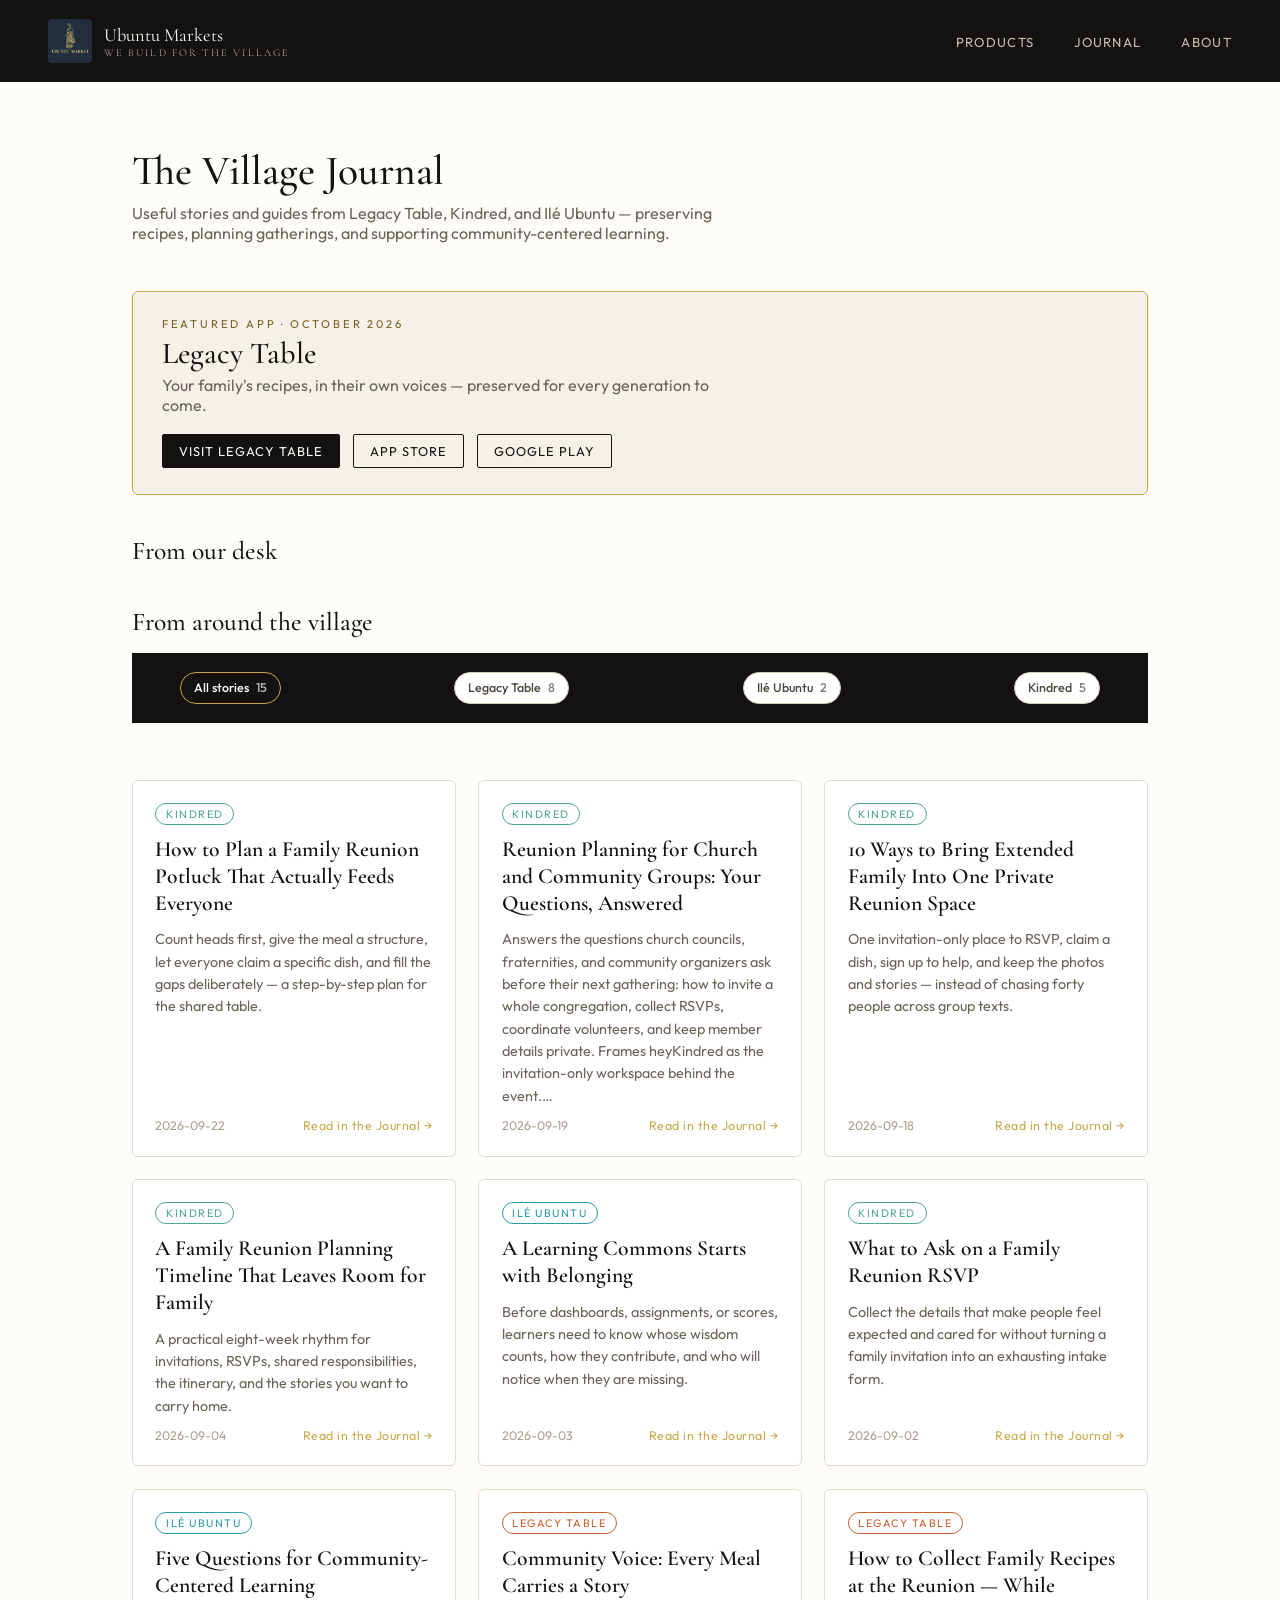
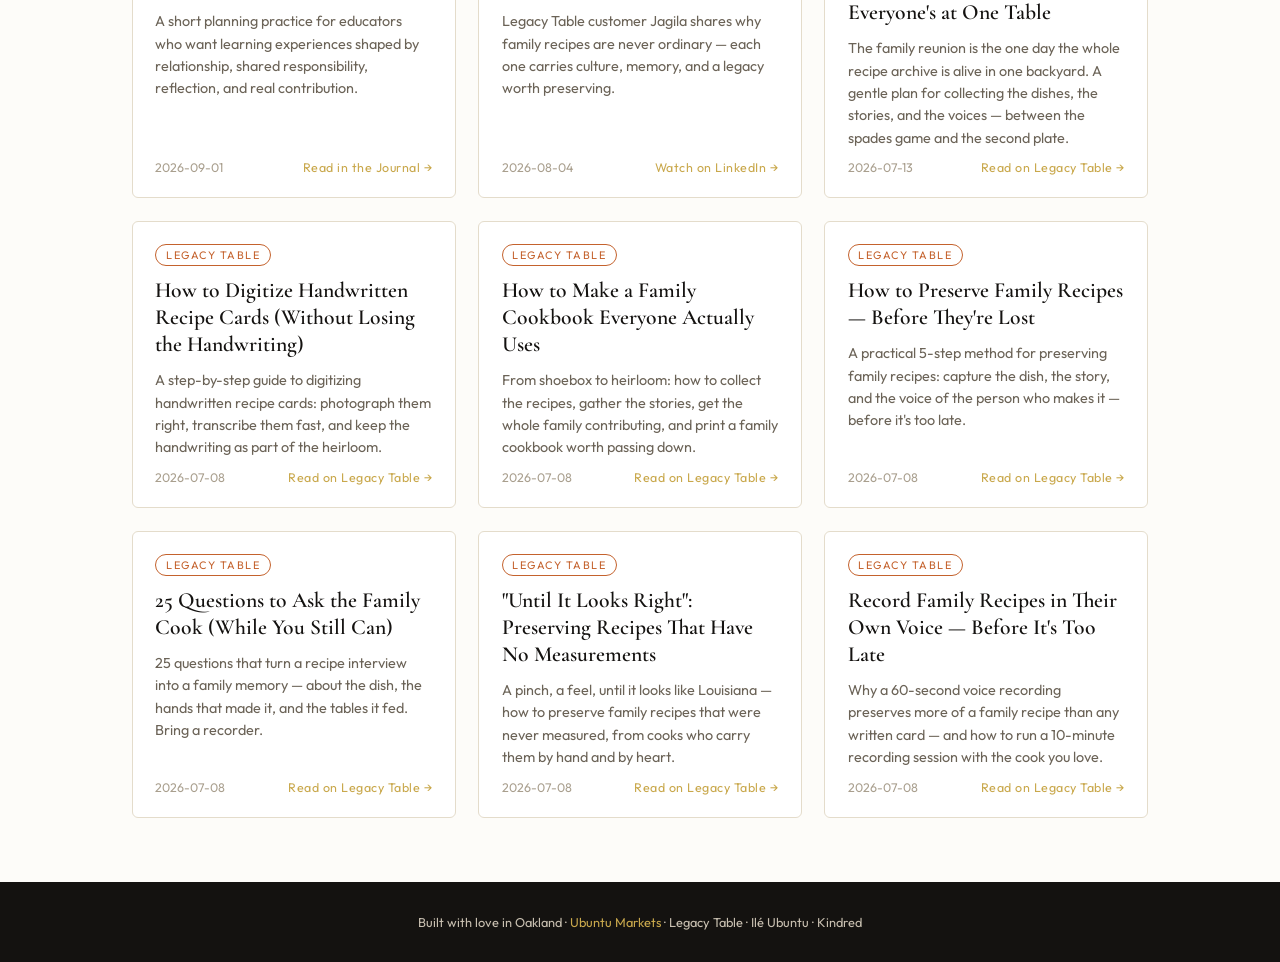
==== commit 68bef645: "journal: rebuild (2026-10-01)" ====
--- a/blog/index.html
+++ b/blog/index.html
@@ -79,14 +79,14 @@
 <section class="featured" aria-label="Featured app">
   <div class="featured-inner">
     <div>
-      <div class="featured-label">Featured App · September 2026</div>
-      <h2>Kindred</h2>
-      <p>Gather your people — plan reunions, share memories, and keep kin connected.</p>
+      <div class="featured-label">Featured App · October 2026</div>
+      <h2>Legacy Table</h2>
+      <p>Your family's recipes, in their own voices — preserved for every generation to come.</p>
     </div>
     <div class="featured-links">
-      <a class="primary" href="https://www.heykindred.org">Visit Kindred</a>
-      <a href="https://apps.apple.com/app/id6760608478">App Store</a>
-      <a href="https://play.google.com/store/apps/details?id=com.ubuntumarket.kindred">Google Play</a>
+      <a class="primary" href="https://legacytable.app">Visit Legacy Table</a>
+      <a href="https://apps.apple.com/app/id6759821009">App Store</a>
+      <a href="https://play.google.com/store/apps/details?id=com.htrecipes.family_recipe_app">Google Play</a>
     </div>
   </div>
 </section>
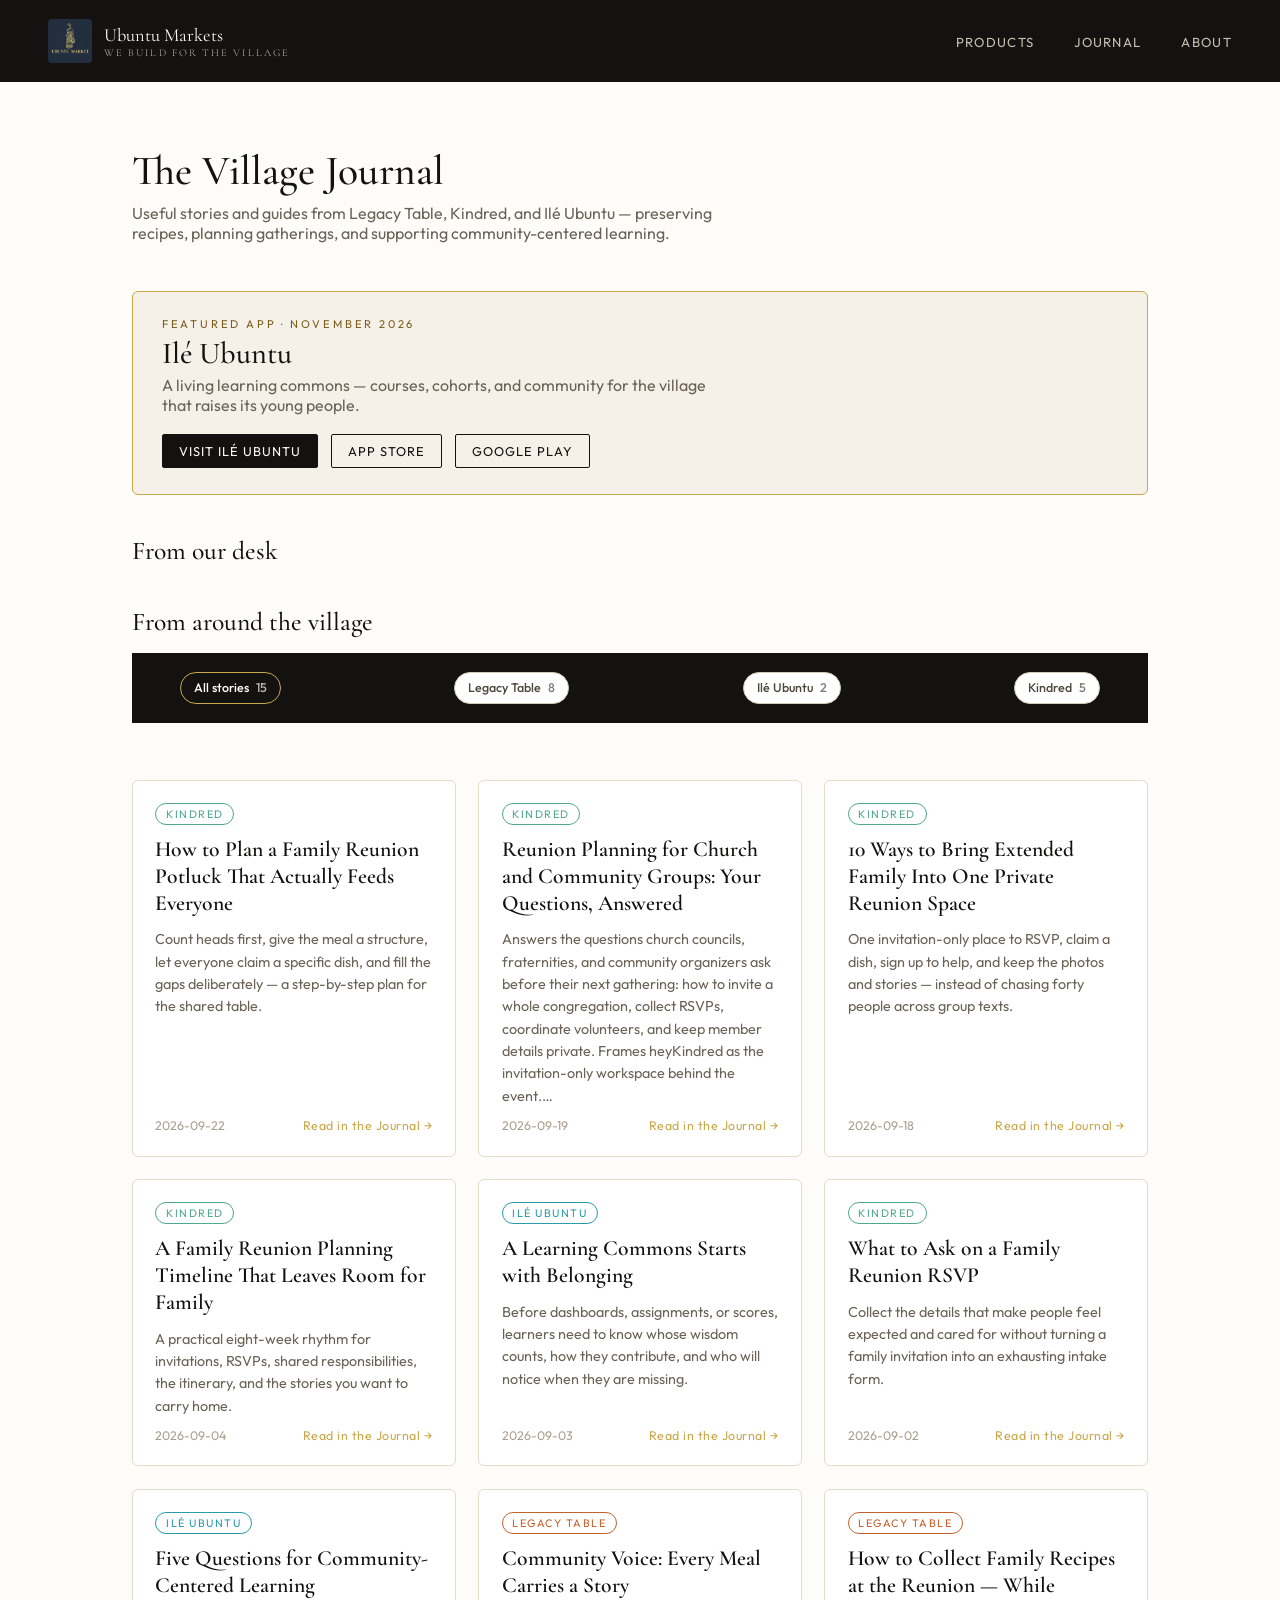
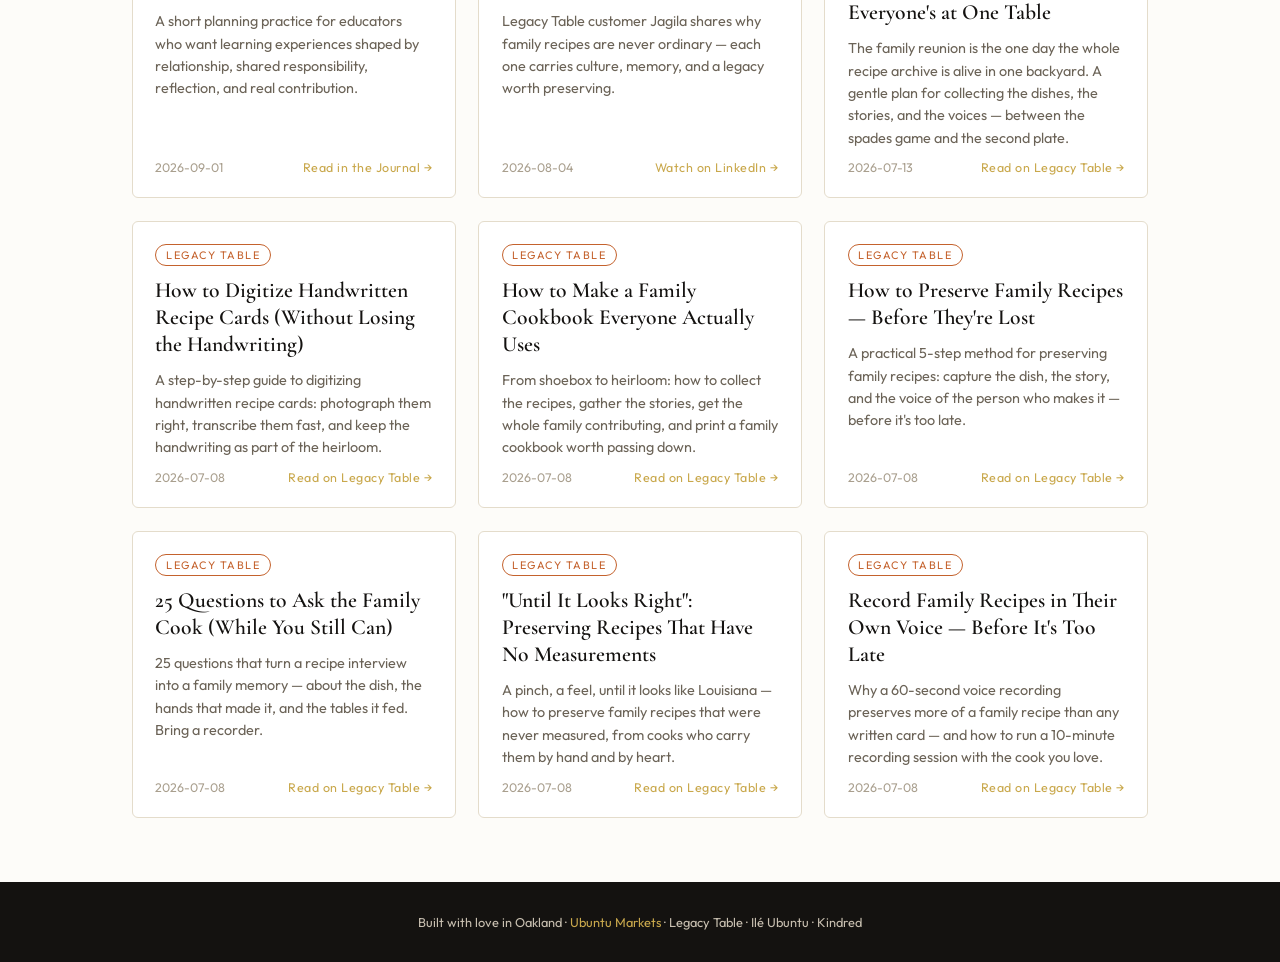
==== commit 87157a80: "journal: rebuild (2026-11-01)" ====
--- a/blog/index.html
+++ b/blog/index.html
@@ -79,14 +79,14 @@
 <section class="featured" aria-label="Featured app">
   <div class="featured-inner">
     <div>
-      <div class="featured-label">Featured App · October 2026</div>
-      <h2>Legacy Table</h2>
-      <p>Your family's recipes, in their own voices — preserved for every generation to come.</p>
+      <div class="featured-label">Featured App · November 2026</div>
+      <h2>Ilé Ubuntu</h2>
+      <p>A living learning commons — courses, cohorts, and community for the village that raises its young people.</p>
     </div>
     <div class="featured-links">
-      <a class="primary" href="https://legacytable.app">Visit Legacy Table</a>
-      <a href="https://apps.apple.com/app/id6759821009">App Store</a>
-      <a href="https://play.google.com/store/apps/details?id=com.htrecipes.family_recipe_app">Google Play</a>
+      <a class="primary" href="https://www.ile-ubuntu.org">Visit Ilé Ubuntu</a>
+      <a href="https://apps.apple.com/app/id6761577413">App Store</a>
+      <a href="https://play.google.com/store/apps/details?id=com.ubuntumarket.ileubuntu">Google Play</a>
     </div>
   </div>
 </section>
